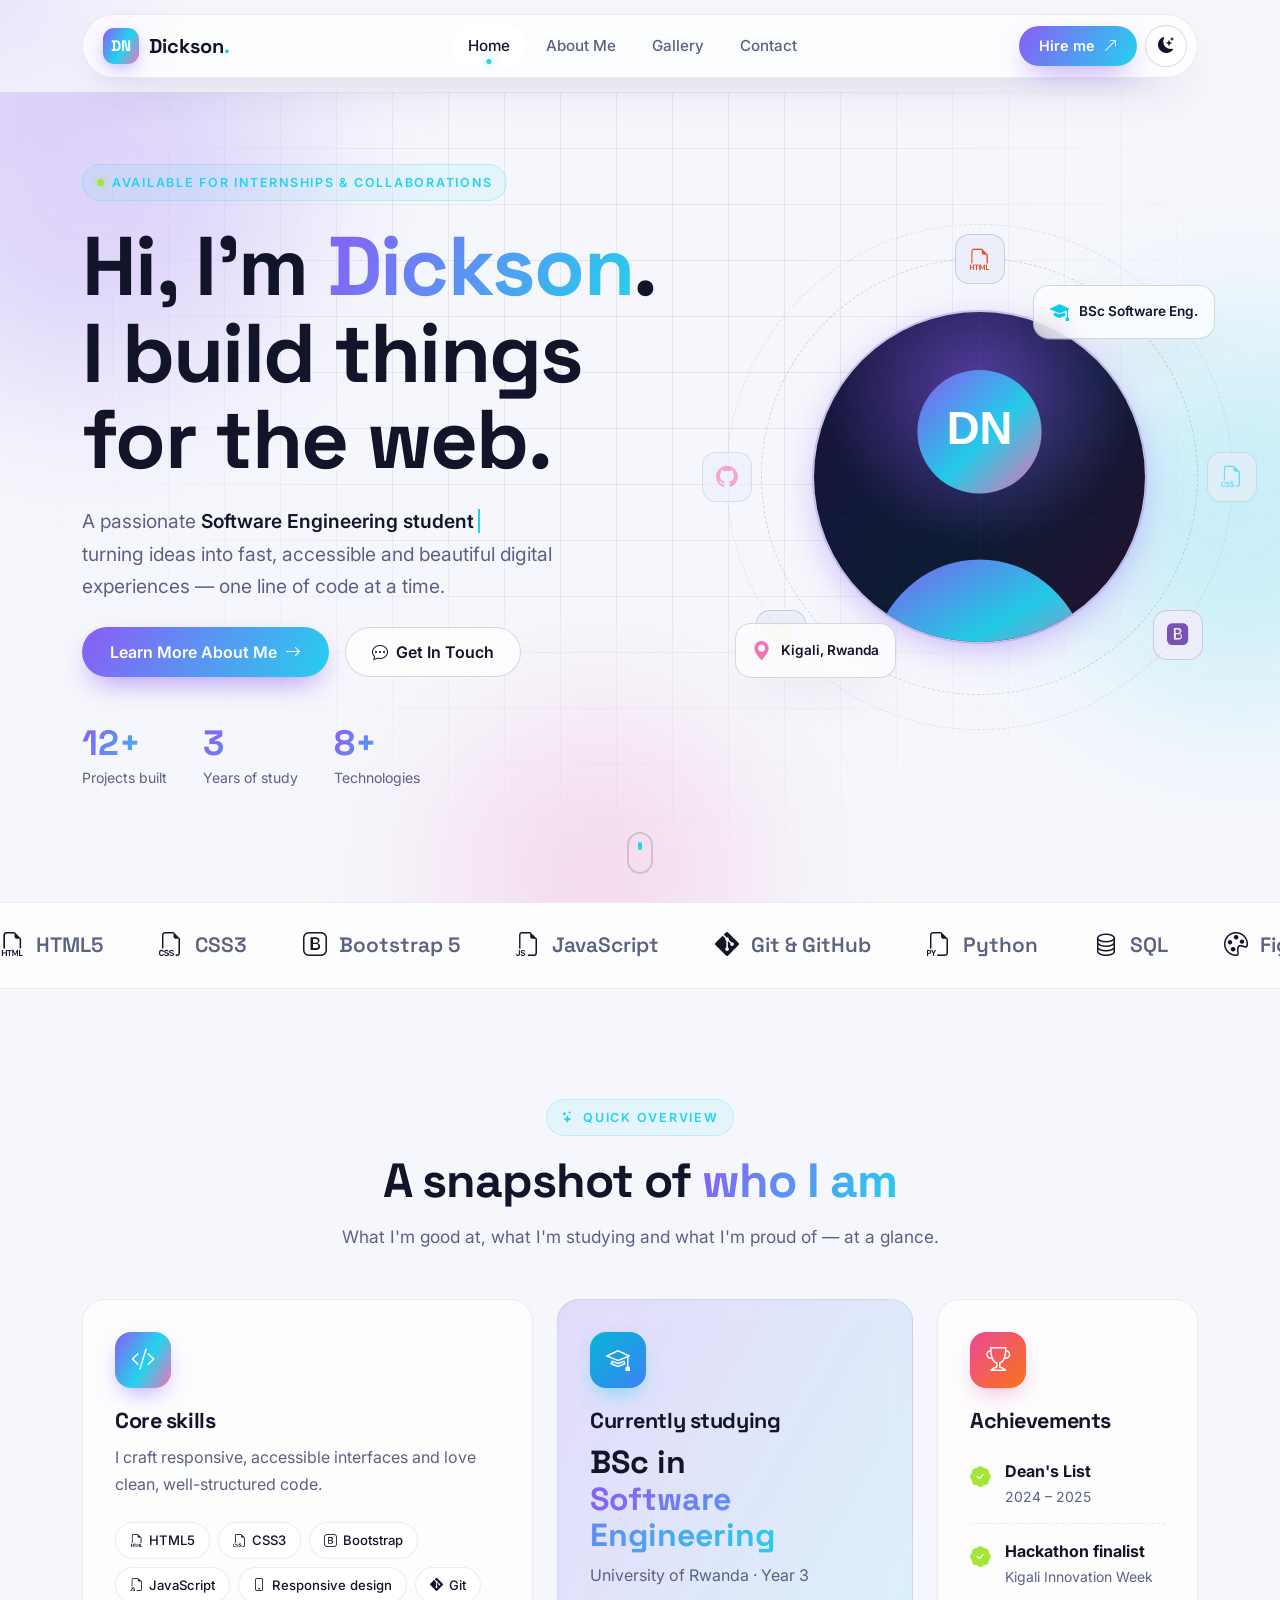
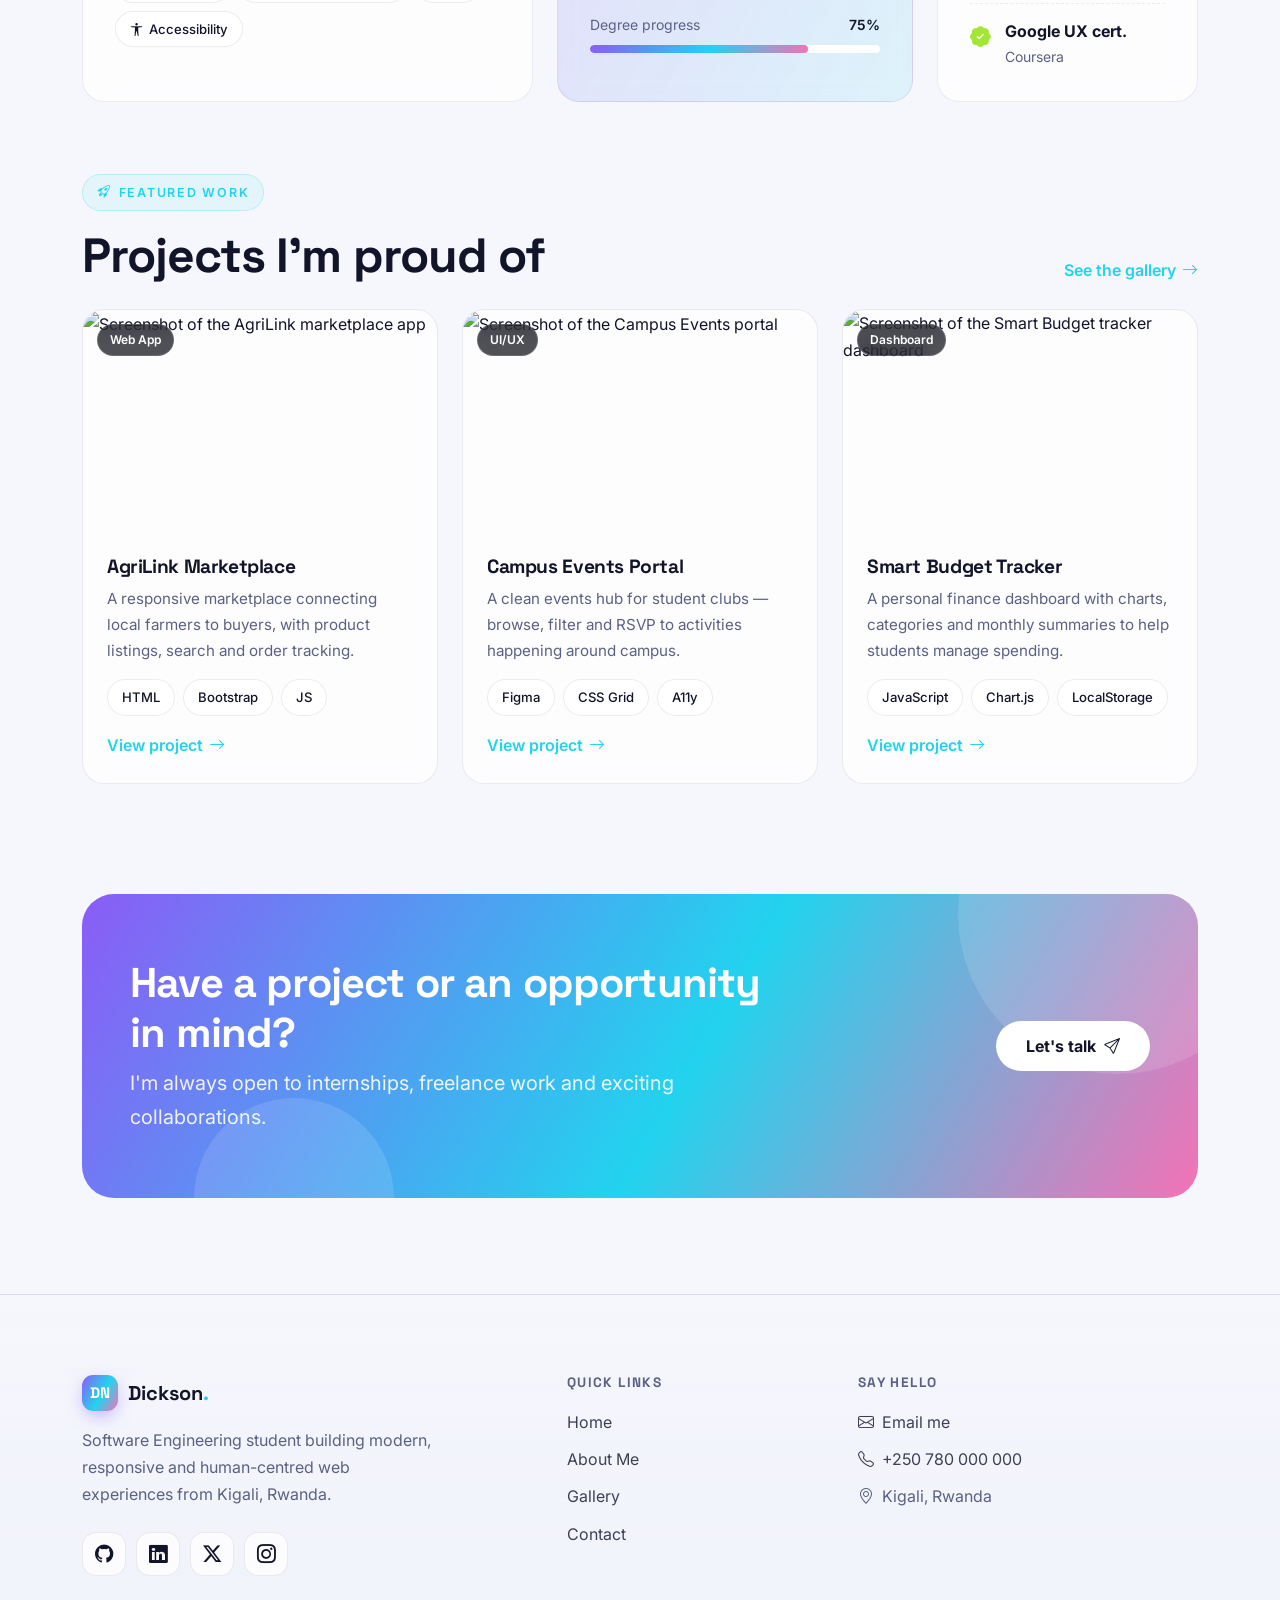
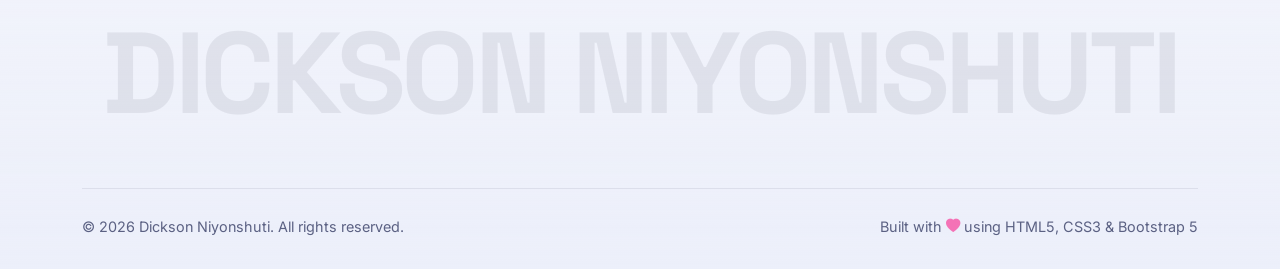
==== index.html @ cb53b4c1 "Build home page with hero, highlights, featured projects and footer" ====
<!DOCTYPE html>
<html lang="en" data-theme="dark" data-bs-theme="dark">
<head>
  <meta charset="UTF-8">
  <meta name="viewport" content="width=device-width, initial-scale=1">
  <title>Dickson Niyonshuti — Portfolio</title>
  <meta name="description" content="Personal portfolio of Dickson Niyonshuti — software engineering student, web developer and problem solver based in Kigali, Rwanda.">
  <meta name="theme-color" content="#07080f">
  <link rel="icon" href="assets/img/favicon.svg" type="image/svg+xml">
  <script>try{var t=localStorage.getItem("theme");if(t){document.documentElement.setAttribute("data-theme",t);document.documentElement.setAttribute("data-bs-theme",t);}}catch(e){}</script>
  <link rel="preconnect" href="https://fonts.googleapis.com">
  <link rel="preconnect" href="https://fonts.gstatic.com" crossorigin>
  <link href="https://fonts.googleapis.com/css2?family=Inter:wght@400;500;600;700&family=Space+Grotesk:wght@500;600;700&display=swap" rel="stylesheet">
  <link href="https://cdn.jsdelivr.net/npm/bootstrap@5.3.3/dist/css/bootstrap.min.css" rel="stylesheet">
  <link href="https://cdn.jsdelivr.net/npm/bootstrap-icons@1.11.3/font/bootstrap-icons.min.css" rel="stylesheet">
  <link href="assets/css/style.css" rel="stylesheet">
</head>
<body>
  <div class="loader"><div class="loader-ring"></div></div>
  <div class="scroll-progress"></div>
  <div class="cursor-glow"></div>

  <!-- ===== Navbar ===== -->
  <header class="nav-wrap">
    <div class="container">
      <nav class="navbar navbar-expand-lg navbar-glass" aria-label="Main navigation">
        <a class="navbar-brand" href="index.html"><span class="brand-mark">DN</span><span>Dickson<span class="text-gradient">.</span></span></a>
        <div class="d-flex align-items-center gap-2 order-lg-3">
          <button class="theme-toggle" type="button" aria-label="Toggle dark / light theme"><i class="bi bi-sun-fill"></i></button>
          <button class="navbar-toggler" type="button" data-bs-toggle="collapse" data-bs-target="#mainNav" aria-controls="mainNav" aria-expanded="false" aria-label="Toggle navigation"><i class="bi bi-list fs-4"></i></button>
        </div>
        <div class="collapse navbar-collapse" id="mainNav">
          <ul class="navbar-nav mx-auto gap-lg-1">
            <li class="nav-item"><a class="nav-link" href="index.html">Home</a></li>
            <li class="nav-item"><a class="nav-link" href="about.html">About Me</a></li>
            <li class="nav-item"><a class="nav-link" href="gallery.html">Gallery</a></li>
            <li class="nav-item"><a class="nav-link" href="contact.html">Contact</a></li>
          </ul>
          <a href="contact.html" class="btn btn-grad btn-sm-pill d-none d-lg-inline-block me-2">Hire me <i class="bi bi-arrow-up-right ms-1"></i></a>
        </div>
      </nav>
    </div>
  </header>

  <main>
    <!-- ===== Hero ===== -->
    <section class="hero">
      <div class="bg-grid"></div>
      <div class="blob blob-1"></div>
      <div class="blob blob-2"></div>
      <div class="blob blob-3"></div>
      <div class="container position-relative" style="z-index:1">
        <div class="row align-items-center g-4 g-lg-5">
          <div class="col-lg-7">
            <span class="eyebrow reveal"><span class="dot"></span>Available for internships &amp; collaborations</span>
            <h1 class="hero-title reveal d-1">Hi, I'm <span class="text-gradient">Dickson</span>.<br>I build things for the web.</h1>
            <p class="hero-sub reveal d-2">A passionate <span class="typed" data-words='["Software Engineering student","Front-end developer","UI/UX enthusiast","Problem solver"]'></span><br>turning ideas into fast, accessible and beautiful digital experiences — one line of code at a time.</p>
            <div class="d-flex flex-wrap gap-3 mt-4 cta-row reveal d-3">
              <a href="about.html" class="btn btn-grad">Learn More About Me <i class="bi bi-arrow-right ms-1"></i></a>
              <a href="contact.html" class="btn btn-ghost"><i class="bi bi-chat-dots me-2"></i>Get In Touch</a>
            </div>
            <div class="hero-stats reveal d-4">
              <div><div class="num text-gradient" data-count="12" data-suffix="+">0</div><div class="lbl">Projects built</div></div>
              <div><div class="num text-gradient" data-count="3" data-suffix="">0</div><div class="lbl">Years of study</div></div>
              <div><div class="num text-gradient" data-count="8" data-suffix="+">0</div><div class="lbl">Technologies</div></div>
            </div>
          </div>
          <div class="col-lg-5 reveal zoom d-2">
            <div class="hero-visual">
              <div class="orbit">
                <span class="planet p1"><i class="bi bi-filetype-html"></i></span>
                <span class="planet p2"><i class="bi bi-bootstrap-fill"></i></span>
                <span class="planet p3"><i class="bi bi-filetype-js"></i></span>
              </div>
              <div class="orbit orbit-2">
                <span class="planet p4"><i class="bi bi-filetype-css"></i></span>
                <span class="planet p5"><i class="bi bi-github"></i></span>
              </div>
              <div class="hero-photo"><img src="assets/img/profile.svg" alt="Portrait of Dickson Niyonshuti"></div>
              <div class="float-badge b1"><i class="bi bi-mortarboard-fill text-info"></i> BSc Software Eng.</div>
              <div class="float-badge b2"><i class="bi bi-geo-alt-fill" style="color:var(--pink)"></i> Kigali, Rwanda</div>
            </div>
          </div>
        </div>
      </div>
      <a href="#highlights" class="scroll-cue d-none d-md-block" aria-label="Scroll to highlights"></a>
    </section>

    <!-- ===== Tech marquee ===== -->
    <div class="marquee" aria-hidden="true">
      <div class="marquee-track">
        <span class="marquee-item"><i class="bi bi-filetype-html"></i>HTML5</span>
        <span class="marquee-item"><i class="bi bi-filetype-css"></i>CSS3</span>
        <span class="marquee-item"><i class="bi bi-bootstrap"></i>Bootstrap 5</span>
        <span class="marquee-item"><i class="bi bi-filetype-js"></i>JavaScript</span>
        <span class="marquee-item"><i class="bi bi-git"></i>Git &amp; GitHub</span>
        <span class="marquee-item"><i class="bi bi-filetype-py"></i>Python</span>
        <span class="marquee-item"><i class="bi bi-database"></i>SQL</span>
        <span class="marquee-item"><i class="bi bi-palette"></i>Figma</span>
        <!-- duplicated for a seamless loop -->
        <span class="marquee-item"><i class="bi bi-filetype-html"></i>HTML5</span>
        <span class="marquee-item"><i class="bi bi-filetype-css"></i>CSS3</span>
        <span class="marquee-item"><i class="bi bi-bootstrap"></i>Bootstrap 5</span>
        <span class="marquee-item"><i class="bi bi-filetype-js"></i>JavaScript</span>
        <span class="marquee-item"><i class="bi bi-git"></i>Git &amp; GitHub</span>
        <span class="marquee-item"><i class="bi bi-filetype-py"></i>Python</span>
        <span class="marquee-item"><i class="bi bi-database"></i>SQL</span>
        <span class="marquee-item"><i class="bi bi-palette"></i>Figma</span>
      </div>
    </div>

    <!-- ===== Highlights (bento) ===== -->
    <section class="section" id="highlights">
      <div class="container">
        <div class="text-center mb-5">
          <span class="eyebrow reveal"><i class="bi bi-stars"></i>Quick overview</span>
          <h2 class="section-title reveal d-1">A snapshot of <span class="text-gradient">who I am</span></h2>
          <p class="section-lead mx-auto reveal d-2">What I'm good at, what I'm studying and what I'm proud of — at a glance.</p>
        </div>

        <div class="row g-4">
          <!-- Core skills -->
          <div class="col-lg-5 reveal">
            <div class="glass glass-hover bento">
              <div class="icon-tile"><i class="bi bi-code-slash"></i></div>
              <h3>Core skills</h3>
              <p>I craft responsive, accessible interfaces and love clean, well-structured code.</p>
              <div class="d-flex flex-wrap gap-2 mt-4">
                <span class="chip"><i class="bi bi-filetype-html"></i>HTML5</span>
                <span class="chip"><i class="bi bi-filetype-css"></i>CSS3</span>
                <span class="chip"><i class="bi bi-bootstrap"></i>Bootstrap</span>
                <span class="chip"><i class="bi bi-filetype-js"></i>JavaScript</span>
                <span class="chip"><i class="bi bi-phone"></i>Responsive design</span>
                <span class="chip"><i class="bi bi-git"></i>Git</span>
                <span class="chip"><i class="bi bi-universal-access"></i>Accessibility</span>
              </div>
            </div>
          </div>
          <!-- Current program -->
          <div class="col-md-6 col-lg-4 reveal d-1">
            <div class="glass glass-hover bento study-card">
              <div class="icon-tile cyan"><i class="bi bi-mortarboard"></i></div>
              <h3>Currently studying</h3>
              <div class="big mt-2">BSc in<br><span class="text-gradient">Software Engineering</span></div>
              <p class="mt-2">University of Rwanda · Year 3</p>
              <div class="d-flex justify-content-between small mt-4 mb-2"><span class="text-muted-2">Degree progress</span><span class="fw-semibold">75%</span></div>
              <div class="mini-progress"><span data-width="75"></span></div>
            </div>
          </div>
          <!-- Achievements -->
          <div class="col-md-6 col-lg-3 reveal d-2">
            <div class="glass glass-hover bento">
              <div class="icon-tile pink"><i class="bi bi-trophy"></i></div>
              <h3>Achievements</h3>
              <div class="achv"><i class="bi bi-patch-check-fill"></i><div><strong>Dean's List</strong><div class="small text-muted-2">2024 – 2025</div></div></div>
              <div class="achv"><i class="bi bi-patch-check-fill"></i><div><strong>Hackathon finalist</strong><div class="small text-muted-2">Kigali Innovation Week</div></div></div>
              <div class="achv"><i class="bi bi-patch-check-fill"></i><div><strong>Google UX cert.</strong><div class="small text-muted-2">Coursera</div></div></div>
            </div>
          </div>
        </div>

        <!-- Featured projects -->
        <div class="d-flex flex-wrap justify-content-between align-items-end gap-3 mt-5 pt-4 mb-4">
          <div>
            <span class="eyebrow reveal"><i class="bi bi-rocket-takeoff"></i>Featured work</span>
            <h2 class="section-title reveal d-1 mb-0">Projects I'm proud of</h2>
          </div>
          <a href="gallery.html" class="link-arrow reveal">See the gallery <i class="bi bi-arrow-right"></i></a>
        </div>
        <div class="row g-4">
          <div class="col-md-6 col-lg-4 reveal">
            <article class="glass glass-hover project-card">
              <div class="project-thumb"><img src="https://images.unsplash.com/photo-1488459716781-31db52582fe9?auto=format&fit=crop&w=800&h=500&q=80" alt="Screenshot of the AgriLink marketplace app" loading="lazy"><span class="tag">Web App</span></div>
              <div class="project-body">
                <h4>AgriLink Marketplace</h4>
                <p>A responsive marketplace connecting local farmers to buyers, with product listings, search and order tracking.</p>
                <div class="d-flex flex-wrap gap-2 mb-3"><span class="chip">HTML</span><span class="chip">Bootstrap</span><span class="chip">JS</span></div>
                <a href="gallery.html" class="link-arrow">View project <i class="bi bi-arrow-right"></i></a>
              </div>
            </article>
          </div>
          <div class="col-md-6 col-lg-4 reveal d-1">
            <article class="glass glass-hover project-card">
              <div class="project-thumb"><img src="https://images.unsplash.com/photo-1515187029135-18ee286d815b?auto=format&fit=crop&w=800&h=500&q=80" alt="Screenshot of the Campus Events portal" loading="lazy"><span class="tag">UI/UX</span></div>
              <div class="project-body">
                <h4>Campus Events Portal</h4>
                <p>A clean events hub for student clubs — browse, filter and RSVP to activities happening around campus.</p>
                <div class="d-flex flex-wrap gap-2 mb-3"><span class="chip">Figma</span><span class="chip">CSS Grid</span><span class="chip">A11y</span></div>
                <a href="gallery.html" class="link-arrow">View project <i class="bi bi-arrow-right"></i></a>
              </div>
            </article>
          </div>
          <div class="col-md-6 col-lg-4 reveal d-2">
            <article class="glass glass-hover project-card">
              <div class="project-thumb"><img src="https://images.unsplash.com/photo-1551288049-bebda4e38f71?auto=format&fit=crop&w=800&h=500&q=80" alt="Screenshot of the Smart Budget tracker dashboard" loading="lazy"><span class="tag">Dashboard</span></div>
              <div class="project-body">
                <h4>Smart Budget Tracker</h4>
                <p>A personal finance dashboard with charts, categories and monthly summaries to help students manage spending.</p>
                <div class="d-flex flex-wrap gap-2 mb-3"><span class="chip">JavaScript</span><span class="chip">Chart.js</span><span class="chip">LocalStorage</span></div>
                <a href="gallery.html" class="link-arrow">View project <i class="bi bi-arrow-right"></i></a>
              </div>
            </article>
          </div>
        </div>
      </div>
    </section>

    <!-- ===== CTA ===== -->
    <section class="pb-5 mb-5 position-relative" style="z-index:1">
      <div class="container">
        <div class="cta-band reveal zoom">
          <div class="row align-items-center g-4">
            <div class="col-lg-8">
              <h2>Have a project or an opportunity in mind?</h2>
              <p class="mb-0 fs-5">I'm always open to internships, freelance work and exciting collaborations.</p>
            </div>
            <div class="col-lg-4 text-lg-end">
              <a href="contact.html" class="btn btn-white">Let's talk <i class="bi bi-send ms-1"></i></a>
            </div>
          </div>
        </div>
      </div>
    </section>
  </main>

  <!-- ===== Footer ===== -->
  <footer class="footer">
    <div class="container">
      <div class="row g-4 g-lg-5">
        <div class="col-lg-5">
          <a class="navbar-brand mb-3" href="index.html"><span class="brand-mark">DN</span><span>Dickson<span class="text-gradient">.</span></span></a>
          <p class="text-muted-2 mt-3" style="max-width:360px">Software Engineering student building modern, responsive and human-centred web experiences from Kigali, Rwanda.</p>
          <div class="socials mt-4">
            <a class="social-btn" href="https://github.com/" target="_blank" rel="noopener" aria-label="GitHub"><i class="bi bi-github"></i></a>
            <a class="social-btn" href="https://www.linkedin.com/" target="_blank" rel="noopener" aria-label="LinkedIn"><i class="bi bi-linkedin"></i></a>
            <a class="social-btn" href="https://x.com/" target="_blank" rel="noopener" aria-label="X (Twitter)"><i class="bi bi-twitter-x"></i></a>
            <a class="social-btn" href="https://www.instagram.com/" target="_blank" rel="noopener" aria-label="Instagram"><i class="bi bi-instagram"></i></a>
          </div>
        </div>
        <div class="col-6 col-lg-3">
          <h6>Quick links</h6>
          <ul class="footer-links">
            <li><a href="index.html">Home</a></li>
            <li><a href="about.html">About Me</a></li>
            <li><a href="gallery.html">Gallery</a></li>
            <li><a href="contact.html">Contact</a></li>
          </ul>
        </div>
        <div class="col-6 col-lg-4">
          <h6>Say hello</h6>
          <ul class="footer-links">
            <li><a href="mailto:dicksonniyonshuti58@gmail.com"><i class="bi bi-envelope me-2"></i>Email me</a></li>
            <li><a href="tel:+250780000000"><i class="bi bi-telephone me-2"></i>+250 780 000 000</a></li>
            <li><span class="text-muted-2"><i class="bi bi-geo-alt me-2"></i>Kigali, Rwanda</span></li>
          </ul>
        </div>
      </div>
      <div class="footer-big">DICKSON NIYONSHUTI</div>
      <div class="footer-bottom d-flex flex-column flex-md-row justify-content-between gap-2">
        <span>&copy; <span data-year>2026</span> Dickson Niyonshuti. All rights reserved.</span>
        <span>Built with <i class="bi bi-heart-fill" style="color:var(--pink)"></i> using HTML5, CSS3 &amp; Bootstrap 5</span>
      </div>
    </div>
  </footer>

  <button class="to-top" aria-label="Back to top"><i class="bi bi-arrow-up"></i></button>

  <script src="https://cdn.jsdelivr.net/npm/bootstrap@5.3.3/dist/js/bootstrap.bundle.min.js"></script>
  <script src="assets/js/main.js"></script>
</body>
</html>
---- assets/css/style.css ----
/* =========================================================
   Portfolio — custom design layer on top of Bootstrap 5.3
   Theme tokens · layout · components · animations
   ========================================================= */

:root {
  --bg: #07080f;
  --bg-2: #0d0f1c;
  --surface: rgba(255, 255, 255, 0.035);
  --surface-2: rgba(255, 255, 255, 0.06);
  --border: rgba(255, 255, 255, 0.08);
  --border-strong: rgba(255, 255, 255, 0.16);
  --text: #eef0fb;
  --muted: #9ba1bd;
  --violet: #8b5cf6;
  --cyan: #22d3ee;
  --pink: #f472b6;
  --lime: #a3e635;
  --grad: linear-gradient(120deg, #8b5cf6 0%, #22d3ee 55%, #f472b6 100%);
  --grad-soft: linear-gradient(120deg, rgba(139, 92, 246, .18), rgba(34, 211, 238, .12));
  --shadow: 0 20px 60px -20px rgba(0, 0, 0, .65);
  --glow: 0 0 0 1px rgba(139, 92, 246, .35), 0 10px 40px -10px rgba(139, 92, 246, .55);
  --radius: 22px;
  --radius-sm: 14px;
  --nav-bg: rgba(10, 11, 22, .62);
  --font-display: "Space Grotesk", system-ui, sans-serif;
  --font-body: "Inter", system-ui, sans-serif;
}

[data-theme="light"] {
  --bg: #f6f7fc;
  --bg-2: #eceffa;
  --surface: rgba(255, 255, 255, .75);
  --surface-2: #ffffff;
  --border: rgba(20, 24, 60, .08);
  --border-strong: rgba(20, 24, 60, .16);
  --text: #12142a;
  --muted: #5b6183;
  --shadow: 0 20px 50px -24px rgba(40, 40, 110, .35);
  --nav-bg: rgba(255, 255, 255, .7);
}

/* ---------- Base ---------- */
* { box-sizing: border-box; }
html { scroll-behavior: smooth; }
body {
  font-family: var(--font-body);
  background: var(--bg);
  color: var(--text);
  overflow-x: hidden;
  line-height: 1.7;
  transition: background .4s ease, color .4s ease;
}
h1, h2, h3, h4, h5, h6, .display-font { font-family: var(--font-display); letter-spacing: -.02em; }
a { color: inherit; text-decoration: none; }
::selection { background: var(--violet); color: #fff; }
.text-muted-2 { color: var(--muted) !important; }
.text-gradient {
  background: var(--grad);
  -webkit-background-clip: text;
  background-clip: text;
  color: transparent;
  background-size: 200% auto;
  animation: shine 6s linear infinite;
}
@keyframes shine { to { background-position: 200% center; } }

/* Scrollbar */
::-webkit-scrollbar { width: 10px; }
::-webkit-scrollbar-track { background: var(--bg); }
::-webkit-scrollbar-thumb { background: linear-gradient(var(--violet), var(--cyan)); border-radius: 10px; }

/* Page loader */
.loader {
  position: fixed; inset: 0; z-index: 9999;
  display: grid; place-items: center;
  background: var(--bg);
  transition: opacity .6s ease, visibility .6s ease;
}
.loader.hidden { opacity: 0; visibility: hidden; }
.loader-ring {
  width: 64px; height: 64px; border-radius: 50%;
  background: conic-gradient(var(--violet), var(--cyan), var(--pink), var(--violet));
  -webkit-mask: radial-gradient(farthest-side, transparent calc(100% - 6px), #000 0);
  mask: radial-gradient(farthest-side, transparent calc(100% - 6px), #000 0);
  animation: spin 1s linear infinite;
}
@keyframes spin { to { transform: rotate(360deg); } }

/* Scroll progress */
.scroll-progress {
  position: fixed; top: 0; left: 0; height: 3px; width: 0;
  background: var(--grad); z-index: 2000;
}

/* Cursor glow (desktop only) */
.cursor-glow {
  position: fixed; width: 420px; height: 420px; border-radius: 50%;
  pointer-events: none; z-index: 0;
  background: radial-gradient(circle, rgba(139, 92, 246, .14), transparent 65%);
  transform: translate(-50%, -50%);
  transition: opacity .3s;
}
[data-theme="light"] .cursor-glow { background: radial-gradient(circle, rgba(139, 92, 246, .10), transparent 65%); }
@media (hover: none) { .cursor-glow { display: none; } }

/* Background decoration */
.bg-grid {
  position: absolute; inset: 0; pointer-events: none;
  background-image:
    linear-gradient(var(--border) 1px, transparent 1px),
    linear-gradient(90deg, var(--border) 1px, transparent 1px);
  background-size: 56px 56px;
  -webkit-mask-image: radial-gradient(ellipse at 50% 30%, #000 20%, transparent 70%);
  mask-image: radial-gradient(ellipse at 50% 30%, #000 20%, transparent 70%);
}
.blob {
  position: absolute; border-radius: 50%; filter: blur(80px); opacity: .55; pointer-events: none;
  animation: float 14s ease-in-out infinite;
}
.blob-1 { width: 420px; height: 420px; background: var(--violet); top: -120px; left: -120px; }
.blob-2 { width: 360px; height: 360px; background: var(--cyan); top: 30%; right: -140px; animation-delay: -4s; opacity: .35; }
.blob-3 { width: 300px; height: 300px; background: var(--pink); bottom: -120px; left: 35%; animation-delay: -8s; opacity: .3; }
[data-theme="light"] .blob { opacity: .22; }
@keyframes float {
  0%, 100% { transform: translate(0, 0) scale(1); }
  33% { transform: translate(40px, -30px) scale(1.08); }
  66% { transform: translate(-30px, 30px) scale(.95); }
}

/* ---------- Navbar ---------- */
.nav-wrap { position: sticky; top: 0; z-index: 1030; padding: 14px 0; transition: padding .3s ease; }
.nav-wrap.scrolled { padding: 8px 0; }
.navbar-glass {
  background: var(--nav-bg);
  backdrop-filter: blur(18px) saturate(160%);
  -webkit-backdrop-filter: blur(18px) saturate(160%);
  border: 1px solid var(--border);
  border-radius: 999px;
  padding: 8px 10px 8px 20px;
  box-shadow: var(--shadow);
}
.navbar-brand { font-family: var(--font-display); font-weight: 700; font-size: 1.25rem; color: var(--text) !important; display: flex; align-items: center; gap: 10px; }
.brand-mark {
  width: 36px; height: 36px; border-radius: 11px; display: grid; place-items: center;
  background: var(--grad); color: #fff; font-size: .95rem; font-weight: 700;
  box-shadow: 0 6px 20px -6px rgba(139, 92, 246, .8);
}
.navbar-glass .nav-link {
  color: var(--muted) !important; font-weight: 500; font-size: .95rem;
  padding: 8px 16px !important; border-radius: 999px; position: relative;
  transition: color .25s, background .25s;
}
.navbar-glass .nav-link:hover { color: var(--text) !important; background: var(--surface-2); }
.navbar-glass .nav-link.active { color: var(--text) !important; background: var(--surface-2); }
.navbar-glass .nav-link.active::after {
  content: ""; position: absolute; left: 50%; bottom: 3px; width: 5px; height: 5px; border-radius: 50%;
  background: var(--cyan); transform: translateX(-50%); box-shadow: 0 0 10px var(--cyan);
}
.navbar-toggler { border: 1px solid var(--border-strong); border-radius: 12px; padding: 6px 10px; color: var(--text); }
.navbar-toggler:focus { box-shadow: none; }
.theme-toggle {
  width: 42px; height: 42px; border-radius: 50%; border: 1px solid var(--border-strong);
  background: var(--surface); color: var(--text); display: grid; place-items: center;
  transition: transform .4s ease, background .3s;
}
.theme-toggle:hover { transform: rotate(25deg); background: var(--surface-2); }
@media (max-width: 991.98px) {
  .navbar-glass { border-radius: 24px; }
  .navbar-collapse { padding: 12px 4px 6px; }
  .navbar-glass .nav-link.active::after { display: none; }
}

/* ---------- Buttons ---------- */
.btn-grad {
  background: var(--grad); background-size: 200% auto; color: #fff !important; border: 0;
  border-radius: 999px; padding: 13px 28px; font-weight: 600;
  box-shadow: 0 12px 30px -10px rgba(139, 92, 246, .75);
  transition: background-position .5s ease, transform .25s ease, box-shadow .25s ease;
}
.btn-grad:hover { background-position: right center; transform: translateY(-3px); box-shadow: 0 18px 40px -12px rgba(139, 92, 246, .9); }
.btn-ghost {
  border: 1px solid var(--border-strong); color: var(--text) !important; background: var(--surface);
  border-radius: 999px; padding: 12px 26px; font-weight: 600; backdrop-filter: blur(10px);
  transition: transform .25s ease, background .25s ease, border-color .25s;
}
.btn-ghost:hover { transform: translateY(-3px); background: var(--surface-2); border-color: var(--violet); }
.btn-sm-pill { padding: 9px 20px; font-size: .9rem; }

/* ---------- Sections & typography ---------- */
section { position: relative; }
.section { padding: 110px 0; position: relative; z-index: 1; }
.eyebrow {
  display: inline-flex; align-items: center; gap: 8px;
  font-size: .78rem; font-weight: 600; letter-spacing: .14em; text-transform: uppercase;
  color: var(--cyan); padding: 7px 14px; border-radius: 999px;
  background: rgba(34, 211, 238, .08); border: 1px solid rgba(34, 211, 238, .22);
}
.eyebrow .dot { width: 7px; height: 7px; border-radius: 50%; background: var(--lime); box-shadow: 0 0 10px var(--lime); animation: pulse 2s infinite; }
@keyframes pulse { 0%, 100% { opacity: 1; } 50% { opacity: .35; } }
.section-title { font-size: clamp(2rem, 4vw, 3rem); font-weight: 700; margin: 16px 0 12px; }
.section-lead { color: var(--muted); font-size: 1.08rem; max-width: 620px; }

/* ---------- Hero ---------- */
.hero { min-height: calc(100vh - 90px); display: flex; align-items: center; padding: 60px 0 100px; overflow: hidden; position: relative; }
.hero-title { font-size: clamp(2.6rem, 6.5vw, 5.2rem); font-weight: 700; line-height: 1.04; margin: 22px 0; }
.hero-sub { font-size: 1.2rem; color: var(--muted); max-width: 560px; }
.typed { color: var(--text); font-weight: 600; border-right: 2px solid var(--cyan); padding-right: 4px; animation: caret .8s step-end infinite; }
@keyframes caret { 50% { border-color: transparent; } }
.hero-stats { display: flex; gap: 36px; flex-wrap: wrap; margin-top: 48px; }
.hero-stats .num { font-family: var(--font-display); font-size: 2.2rem; font-weight: 700; line-height: 1; }
.hero-stats .lbl { color: var(--muted); font-size: .88rem; margin-top: 6px; }

.hero-visual { position: relative; width: min(440px, 100%); aspect-ratio: 1; margin: 0 auto; }
.hero-photo {
  position: absolute; inset: 12%; border-radius: 50%; overflow: hidden;
  border: 1px solid var(--border-strong); box-shadow: var(--glow);
  background: var(--bg-2);
}
.hero-photo img { width: 100%; height: 100%; object-fit: cover; }
.orbit { position: absolute; inset: 0; border: 1px dashed var(--border-strong); border-radius: 50%; animation: spin 40s linear infinite; }
.orbit-2 { inset: -8%; animation-duration: 60s; animation-direction: reverse; opacity: .6; }
.orbit .planet {
  position: absolute; width: 50px; height: 50px; border-radius: 14px; display: grid; place-items: center;
  background: var(--bg-2); border: 1px solid var(--border-strong); font-size: 1.35rem;
  box-shadow: var(--shadow); animation: spin 40s linear infinite reverse;
}
.orbit-2 .planet { animation-duration: 60s; animation-direction: normal; }
.planet.p1 { top: -25px; left: calc(50% - 25px); color: #e34f26; }
.planet.p2 { bottom: 8%; right: -6px; color: #7952b3; }
.planet.p3 { bottom: 8%; left: -6px; color: #f7df1e; }
.planet.p4 { top: calc(50% - 25px); right: -25px; color: var(--cyan); }
.planet.p5 { top: calc(50% - 25px); left: -25px; color: var(--pink); }
.float-badge {
  position: absolute; display: flex; align-items: center; gap: 10px;
  padding: 10px 16px; border-radius: 16px; font-size: .85rem; font-weight: 600;
  background: var(--nav-bg); backdrop-filter: blur(14px); border: 1px solid var(--border-strong);
  box-shadow: var(--shadow); animation: bob 5s ease-in-out infinite; z-index: 2;
}
.float-badge i { font-size: 1.2rem; }
.float-badge.b1 { top: 6%; right: -4%; }
.float-badge.b2 { bottom: 4%; left: -6%; animation-delay: -2.5s; }
@keyframes bob { 0%, 100% { transform: translateY(0); } 50% { transform: translateY(-12px); } }
.scroll-cue {
  position: absolute; bottom: 28px; left: 50%; transform: translateX(-50%);
  width: 26px; height: 42px; border: 2px solid var(--border-strong); border-radius: 20px; z-index: 2;
}
.scroll-cue::after {
  content: ""; position: absolute; top: 8px; left: 50%; width: 4px; height: 8px; border-radius: 4px;
  background: var(--cyan); transform: translateX(-50%); animation: scrollcue 1.8s infinite;
}
@keyframes scrollcue { 0% { opacity: 1; top: 8px; } 100% { opacity: 0; top: 24px; } }

/* ---------- Marquee ---------- */
.marquee { border-block: 1px solid var(--border); padding: 22px 0; overflow: hidden; background: var(--surface); position: relative; z-index: 1; }
.marquee-track { display: flex; gap: 56px; width: max-content; animation: marquee 32s linear infinite; }
.marquee:hover .marquee-track { animation-play-state: paused; }
.marquee-item { display: flex; align-items: center; gap: 12px; font-family: var(--font-display); font-size: 1.3rem; font-weight: 600; color: var(--muted); white-space: nowrap; }
.marquee-item i { font-size: 1.5rem; color: var(--text); }
@keyframes marquee { to { transform: translateX(-50%); } }

/* ---------- Glass cards ---------- */
.glass {
  background: var(--surface); border: 1px solid var(--border); border-radius: var(--radius);
  backdrop-filter: blur(14px); -webkit-backdrop-filter: blur(14px);
  transition: transform .35s ease, border-color .35s ease, box-shadow .35s ease, background .35s;
  position: relative; overflow: hidden;
}
.glass-hover:hover { transform: translateY(-6px); border-color: rgba(139, 92, 246, .45); box-shadow: var(--glow); }
.glass-hover::before {
  content: ""; position: absolute; inset: 0; opacity: 0; transition: opacity .35s;
  background: radial-gradient(600px circle at var(--mx, 50%) var(--my, 50%), rgba(139, 92, 246, .14), transparent 40%);
  pointer-events: none;
}
.glass-hover:hover::before { opacity: 1; }
.icon-tile {
  width: 56px; height: 56px; border-radius: 16px; display: grid; place-items: center;
  font-size: 1.5rem; color: #fff; background: var(--grad); box-shadow: 0 10px 26px -10px rgba(139, 92, 246, .8);
}
.icon-tile.cyan { background: linear-gradient(135deg, #06b6d4, #3b82f6); box-shadow: 0 10px 26px -10px rgba(34, 211, 238, .8); }
.icon-tile.pink { background: linear-gradient(135deg, #ec4899, #f97316); box-shadow: 0 10px 26px -10px rgba(244, 114, 182, .8); }
.icon-tile.lime { background: linear-gradient(135deg, #22c55e, #a3e635); box-shadow: 0 10px 26px -10px rgba(163, 230, 53, .7); }

/* Bento highlights */
.bento { padding: 32px; height: 100%; }
.bento h3 { font-size: 1.35rem; font-weight: 700; margin: 20px 0 10px; }
.bento p { color: var(--muted); margin-bottom: 0; }
.chip {
  display: inline-flex; align-items: center; gap: 6px; padding: 6px 14px; border-radius: 999px;
  font-size: .82rem; font-weight: 500; background: var(--surface-2); border: 1px solid var(--border); color: var(--text);
  transition: border-color .25s, transform .25s;
}
.chip:hover { border-color: var(--cyan); transform: translateY(-2px); }
.study-card { background: var(--grad-soft); }
.study-card .big { font-family: var(--font-display); font-size: 2rem; font-weight: 700; line-height: 1.15; }
.mini-progress { height: 8px; border-radius: 10px; background: var(--surface-2); overflow: hidden; }
.mini-progress span { display: block; height: 100%; width: 0; background: var(--grad); border-radius: 10px; transition: width 1.6s cubic-bezier(.2, .8, .2, 1); }
.achv { display: flex; gap: 14px; align-items: flex-start; padding: 14px 0; border-bottom: 1px dashed var(--border); }
.achv:last-child { border-bottom: 0; padding-bottom: 0; }
.achv i { font-size: 1.3rem; color: var(--lime); margin-top: 2px; }

/* Project cards */
.project-card { height: 100%; display: flex; flex-direction: column; }
.project-thumb { position: relative; aspect-ratio: 16/10; overflow: hidden; }
.project-thumb img { width: 100%; height: 100%; object-fit: cover; transition: transform .7s ease; }
.project-card:hover .project-thumb img { transform: scale(1.08); }
.project-thumb .tag {
  position: absolute; top: 14px; left: 14px; padding: 5px 12px; border-radius: 999px; font-size: .75rem; font-weight: 600;
  background: rgba(7, 8, 15, .7); color: #fff; backdrop-filter: blur(8px); border: 1px solid rgba(255, 255, 255, .15);
}
.project-body { padding: 24px; flex: 1; display: flex; flex-direction: column; }
.project-body h4 { font-size: 1.2rem; font-weight: 700; }
.project-body p { color: var(--muted); font-size: .95rem; flex: 1; }
.link-arrow { font-weight: 600; display: inline-flex; align-items: center; gap: 6px; color: var(--cyan); }
.link-arrow i { transition: transform .25s; }
.link-arrow:hover i { transform: translateX(5px); }

/* CTA band */
.cta-band { padding: 64px 48px; border-radius: 32px; background: var(--grad); color: #fff; position: relative; overflow: hidden; }
.cta-band::before, .cta-band::after { content: ""; position: absolute; border-radius: 50%; background: rgba(255, 255, 255, .12); }
.cta-band::before { width: 320px; height: 320px; top: -140px; right: -80px; }
.cta-band::after { width: 200px; height: 200px; bottom: -100px; left: 10%; }
.cta-band h2 { font-size: clamp(1.8rem, 3.5vw, 2.6rem); font-weight: 700; position: relative; z-index: 1; }
.cta-band p { opacity: .9; position: relative; z-index: 1; }
.btn-white { background: #fff; color: #12142a !important; border-radius: 999px; padding: 13px 30px; font-weight: 700; border: 0; position: relative; z-index: 1; transition: transform .25s, box-shadow .25s; }
.btn-white:hover { transform: translateY(-3px); box-shadow: 0 16px 34px -12px rgba(0, 0, 0, .5); }
@media (max-width: 575.98px) { .cta-band { padding: 44px 24px; } }

/* ---------- Page header (inner pages) ---------- */
.page-hero { padding: 90px 0 70px; overflow: hidden; position: relative; text-align: center; }
.page-hero h1 { font-size: clamp(2.4rem, 5.5vw, 4.2rem); font-weight: 700; margin: 18px 0 14px; }
.page-hero p { color: var(--muted); font-size: 1.12rem; max-width: 640px; margin: 0 auto; }
.crumbs { display: inline-flex; gap: 8px; align-items: center; color: var(--muted); font-size: .9rem; margin-top: 26px; }
.crumbs a:hover { color: var(--cyan); }

/* ---------- About ---------- */
.profile-frame { position: relative; border-radius: 28px; padding: 10px; background: var(--grad); max-width: 420px; margin: 0 auto; }
.profile-frame img { border-radius: 20px; width: 100%; aspect-ratio: 4/5; object-fit: cover; display: block; background: var(--bg-2); }
.profile-frame .exp-badge {
  position: absolute; right: -18px; bottom: 34px; padding: 16px 20px; border-radius: 18px; text-align: center;
  background: var(--nav-bg); backdrop-filter: blur(14px); border: 1px solid var(--border-strong); box-shadow: var(--shadow);
  animation: bob 5s ease-in-out infinite;
}
.exp-badge .n { font-family: var(--font-display); font-size: 2rem; font-weight: 700; line-height: 1; }
.exp-badge .t { font-size: .78rem; color: var(--muted); }
@media (max-width: 575.98px) { .profile-frame .exp-badge { right: 8px; } }
.fact-list { list-style: none; padding: 0; margin: 0; display: grid; grid-template-columns: repeat(2, minmax(0, 1fr)); gap: 14px; }
.fact-list li { display: flex; gap: 12px; align-items: center; padding: 14px 16px; border-radius: var(--radius-sm); background: var(--surface); border: 1px solid var(--border); font-size: .92rem; min-width: 0; }
.fact-list li i { color: var(--cyan); font-size: 1.15rem; flex-shrink: 0; }
.fact-list li span { display: block; color: var(--muted); font-size: .75rem; text-transform: uppercase; letter-spacing: .08em; }
.fact-list li strong { overflow-wrap: anywhere; }
@media (max-width: 575.98px) { .fact-list { grid-template-columns: 1fr; } }

/* Timeline */
.timeline { position: relative; padding-left: 36px; }
.timeline::before { content: ""; position: absolute; left: 11px; top: 6px; bottom: 6px; width: 2px; background: linear-gradient(var(--violet), var(--cyan), transparent); }
.tl-item { position: relative; margin-bottom: 26px; }
.tl-item:last-child { margin-bottom: 0; }
.tl-dot { position: absolute; left: -36px; top: 26px; width: 24px; height: 24px; border-radius: 50%; background: var(--bg); border: 2px solid var(--violet); display: grid; place-items: center; }
.tl-dot::after { content: ""; width: 10px; height: 10px; border-radius: 50%; background: var(--grad); }
.tl-item .glass { padding: 24px 26px; }
.tl-date { font-size: .8rem; font-weight: 600; color: var(--cyan); letter-spacing: .06em; text-transform: uppercase; }
.tl-item h4 { font-size: 1.2rem; font-weight: 700; margin: 6px 0 4px; }
.tl-item .where { color: var(--muted); font-size: .93rem; }

/* Coursework table */
.table-glass { --bs-table-bg: transparent; --bs-table-color: var(--text); --bs-table-border-color: var(--border); --bs-table-hover-bg: var(--surface-2); --bs-table-hover-color: var(--text); margin: 0; }
.table-glass thead th { color: var(--muted); font-weight: 600; font-size: .78rem; text-transform: uppercase; letter-spacing: .08em; padding: 16px 20px; }
.table-glass td { padding: 16px 20px; vertical-align: middle; }
.table-glass td:nth-child(n+2) { white-space: nowrap; }
.grade-pill { padding: 4px 12px; border-radius: 999px; font-size: .8rem; font-weight: 600; background: rgba(163, 230, 53, .12); color: var(--lime); border: 1px solid rgba(163, 230, 53, .25); }
[data-theme="light"] .grade-pill { color: #3f6212; }

/* Skills */
.skill { margin-bottom: 22px; }
.skill-head { display: flex; justify-content: space-between; align-items: center; margin-bottom: 9px; font-weight: 600; font-size: .95rem; }
.skill-head i { margin-right: 8px; }
.skill-head .pct { font-family: var(--font-display); color: var(--muted); font-size: .9rem; }
.progress-glow { height: 10px; border-radius: 10px; background: var(--surface-2); overflow: visible; }
.progress-glow .progress-bar {
  width: 0; border-radius: 10px; background: var(--grad); position: relative;
  transition: width 1.8s cubic-bezier(.2, .8, .2, 1); box-shadow: 0 0 18px rgba(139, 92, 246, .55);
}
.progress-glow .progress-bar::after { content: ""; position: absolute; right: -2px; top: 50%; width: 14px; height: 14px; border-radius: 50%; background: #fff; transform: translateY(-50%); box-shadow: 0 0 0 4px rgba(139, 92, 246, .35); }
.soft-skill { display: flex; flex-direction: column; align-items: center; text-align: center; gap: 10px; padding: 22px 12px; height: 100%; }
.soft-skill i { font-size: 1.8rem; }
.soft-skill span { font-weight: 600; font-size: .92rem; }
.ring { --p: 80; width: 88px; height: 88px; border-radius: 50%; display: grid; place-items: center; background: conic-gradient(var(--cyan) calc(var(--p) * 1%), var(--surface-2) 0); position: relative; }
.ring::before { content: ""; position: absolute; inset: 7px; border-radius: 50%; background: var(--bg-2); }
.ring b { position: relative; font-family: var(--font-display); font-size: 1.1rem; }

/* Interests */
.interest { padding: 28px; height: 100%; text-align: left; }
.interest .emoji { font-size: 2.2rem; display: inline-block; transition: transform .4s; }
.interest:hover .emoji { transform: scale(1.2) rotate(-8deg); }
.interest h5 { font-weight: 700; margin: 14px 0 8px; }
.interest p { color: var(--muted); font-size: .93rem; margin: 0; }

/* ---------- Gallery ---------- */
.video-shell { border-radius: 28px; padding: 1px; background: var(--grad); box-shadow: var(--glow); }
.video-inner { border-radius: 27px; overflow: hidden; background: #000; position: relative; }
.video-inner video, .video-inner .ratio { width: 100%; display: block; }
.video-fallback {
  position: absolute; inset: 0; display: none; flex-direction: column; align-items: center; justify-content: center;
  text-align: center; padding: 28px; gap: 14px; color: #fff;
  background: radial-gradient(circle at 30% 20%, rgba(139, 92, 246, .45), transparent 55%), radial-gradient(circle at 80% 80%, rgba(34, 211, 238, .35), transparent 55%), #0b0c18;
}
.video-fallback.show { display: flex; }
.video-fallback .play-ring { width: 84px; height: 84px; border-radius: 50%; display: grid; place-items: center; background: rgba(255, 255, 255, .1); border: 1px solid rgba(255, 255, 255, .25); font-size: 2rem; animation: pulseRing 2.4s infinite; }
@keyframes pulseRing { 0% { box-shadow: 0 0 0 0 rgba(139, 92, 246, .6); } 100% { box-shadow: 0 0 0 26px rgba(139, 92, 246, 0); } }
.video-fallback code { background: rgba(255, 255, 255, .1); color: #fff; padding: 2px 8px; border-radius: 6px; }
.video-caption { padding: 24px 6px 0; }
.quote-card { padding: 30px; height: 100%; }
.quote-card .bi-quote { font-size: 3rem; line-height: 1; background: var(--grad); -webkit-background-clip: text; background-clip: text; color: transparent; }

.filter-bar { display: inline-flex; flex-wrap: wrap; gap: 8px; padding: 6px; border-radius: 999px; background: var(--surface); border: 1px solid var(--border); justify-content: center; }
.filter-btn { border: 0; background: transparent; color: var(--muted); padding: 9px 20px; border-radius: 999px; font-weight: 600; font-size: .9rem; transition: all .25s; }
.filter-btn:hover { color: var(--text); }
.filter-btn.active { background: var(--grad); color: #fff; box-shadow: 0 8px 20px -8px rgba(139, 92, 246, .8); }
@media (max-width: 575.98px) { .filter-bar { border-radius: 22px; } }

.g-item { transition: opacity .4s ease, transform .4s ease; }
.g-item.hide { display: none; }
.g-card { border-radius: var(--radius); overflow: hidden; position: relative; cursor: zoom-in; background: var(--bg-2); border: 1px solid var(--border); }
.g-card img { width: 100%; aspect-ratio: 4/3; object-fit: cover; display: block; transition: transform .7s ease, filter .5s; }
.g-card.tall img { aspect-ratio: 3/4; }
.g-card:hover img { transform: scale(1.07); filter: saturate(1.15); }
.g-overlay {
  position: absolute; inset: 0; display: flex; flex-direction: column; justify-content: flex-end; padding: 22px;
  background: linear-gradient(to top, rgba(7, 8, 15, .92) 0%, rgba(7, 8, 15, .2) 55%, transparent 100%); color: #fff;
}
.g-overlay .cat { font-size: .72rem; font-weight: 700; letter-spacing: .12em; text-transform: uppercase; color: var(--cyan); }
.g-overlay h5 { font-weight: 700; margin: 4px 0 2px; font-size: 1.08rem; }
.g-overlay p { font-size: .85rem; opacity: .8; margin: 0; max-height: 0; overflow: hidden; transition: max-height .45s ease; }
.g-card:hover .g-overlay p { max-height: 80px; }
.g-zoom { position: absolute; top: 16px; right: 16px; width: 40px; height: 40px; border-radius: 50%; display: grid; place-items: center; background: rgba(255, 255, 255, .15); backdrop-filter: blur(8px); color: #fff; opacity: 0; transform: scale(.7); transition: all .3s; }
.g-card:hover .g-zoom { opacity: 1; transform: scale(1); }
@media (hover: none) { .g-overlay p { max-height: 80px; } }

/* Lightbox */
.lightbox .modal-content { background: transparent; border: 0; }
.lightbox img { border-radius: 20px; max-height: 78vh; width: 100%; object-fit: contain; }
.lightbox .lb-caption { color: #fff; text-align: center; padding-top: 16px; }
.lightbox .lb-caption p { color: rgba(255, 255, 255, .7); margin: 0; }
.lb-btn { position: absolute; top: 50%; transform: translateY(-50%); width: 48px; height: 48px; border-radius: 50%; border: 1px solid rgba(255, 255, 255, .25); background: rgba(0, 0, 0, .45); color: #fff; display: grid; place-items: center; font-size: 1.3rem; z-index: 5; transition: background .25s; }
.lb-btn:hover { background: var(--violet); }
.lb-prev { left: 10px; } .lb-next { right: 10px; }
.lb-close { position: absolute; top: -52px; right: 0; }
.modal-backdrop.show { opacity: .88; }

/* ---------- Contact ---------- */
.contact-card { padding: 26px; display: flex; gap: 18px; align-items: center; height: 100%; }
.contact-card h6 { margin: 0 0 2px; font-weight: 700; }
.contact-card a, .contact-card p { color: var(--muted); margin: 0; font-size: .94rem; overflow-wrap: anywhere; }
.contact-card a:hover { color: var(--cyan); }
.form-shell { padding: 40px; }
@media (max-width: 575.98px) { .form-shell { padding: 26px 20px; } }
.form-floating > .form-control, .form-floating > .form-select {
  background: var(--surface-2); border: 1px solid var(--border-strong); color: var(--text); border-radius: var(--radius-sm);
}
.form-floating > .form-control:focus, .form-floating > .form-select:focus { border-color: var(--violet); box-shadow: 0 0 0 4px rgba(139, 92, 246, .18); background: var(--surface-2); color: var(--text); }
.form-floating > label { color: var(--muted); }
.form-floating > .form-control:focus ~ label, .form-floating > .form-control:not(:placeholder-shown) ~ label, .form-floating > .form-select ~ label { color: var(--cyan); }
.form-floating > .form-control:focus ~ label::after, .form-floating > .form-control:not(:placeholder-shown) ~ label::after, .form-floating > .form-select ~ label::after { background: transparent; }
.form-floating textarea.form-control { height: 170px; }
.form-select option { background: var(--bg-2); color: var(--text); }
.char-count { font-size: .8rem; color: var(--muted); text-align: right; margin-top: 6px; }
.invalid-feedback { font-size: .82rem; }
.socials { display: flex; gap: 10px; flex-wrap: wrap; }
.social-btn {
  width: 44px; height: 44px; border-radius: 14px; display: grid; place-items: center; font-size: 1.15rem;
  background: var(--surface); border: 1px solid var(--border); color: var(--text); transition: all .3s;
}
.social-btn:hover { background: var(--grad); color: #fff; transform: translateY(-4px) rotate(-6deg); border-color: transparent; }
.map-shell { border-radius: var(--radius); overflow: hidden; border: 1px solid var(--border); position: relative; height: 100%; min-height: 360px; }
.map-shell iframe { width: 100%; height: 100%; min-height: 360px; border: 0; display: block; filter: grayscale(.2) contrast(1.05); }
[data-theme="dark"] .map-shell iframe { filter: invert(.9) hue-rotate(180deg) saturate(.7) contrast(.95); }
.availability { display: flex; align-items: center; gap: 12px; padding: 16px 20px; border-radius: var(--radius-sm); background: rgba(163, 230, 53, .08); border: 1px solid rgba(163, 230, 53, .22); }
.availability .dot { width: 10px; height: 10px; border-radius: 50%; background: var(--lime); box-shadow: 0 0 12px var(--lime); animation: pulse 2s infinite; flex-shrink: 0; }

.accordion-glass .accordion-item { background: var(--surface); border: 1px solid var(--border); border-radius: var(--radius-sm) !important; margin-bottom: 12px; overflow: hidden; color: var(--text); }
.accordion-glass .accordion-button { background: transparent; color: var(--text); font-weight: 600; box-shadow: none; padding: 20px 22px; }
.accordion-glass .accordion-button:not(.collapsed) { color: var(--cyan); }
.accordion-glass .accordion-button::after { filter: grayscale(1) brightness(1.8); }
[data-theme="light"] .accordion-glass .accordion-button::after { filter: none; }
.accordion-glass .accordion-body { color: var(--muted); padding: 0 22px 20px; }

/* Toast */
.toast-glass { background: var(--nav-bg); backdrop-filter: blur(16px); border: 1px solid var(--border-strong); color: var(--text); border-radius: 16px; box-shadow: var(--shadow); }
.toast-glass .toast-header { background: transparent; color: var(--text); border-bottom-color: var(--border); }

/* ---------- Footer ---------- */
.footer { border-top: 1px solid var(--border); padding: 80px 0 30px; position: relative; z-index: 1; background: linear-gradient(to bottom, transparent, var(--bg-2)); }
.footer h6 { font-weight: 700; font-size: .85rem; text-transform: uppercase; letter-spacing: .1em; color: var(--muted); margin-bottom: 18px; }
.footer-links { list-style: none; padding: 0; margin: 0; }
.footer-links li { margin-bottom: 10px; }
.footer-links a { color: var(--text); opacity: .8; transition: all .25s; }
.footer-links a:hover { opacity: 1; color: var(--cyan); padding-left: 6px; }
.footer-bottom { border-top: 1px solid var(--border); margin-top: 56px; padding-top: 26px; color: var(--muted); font-size: .9rem; }
.footer-big { font-family: var(--font-display); font-weight: 700; font-size: clamp(2.6rem, 9vw, 7.5rem); line-height: 1; letter-spacing: -.04em; opacity: .07; text-align: center; margin-top: 40px; user-select: none; white-space: nowrap; overflow: hidden; }

/* Back to top */
.to-top {
  position: fixed; right: 22px; bottom: 22px; z-index: 1040; width: 50px; height: 50px; border-radius: 50%;
  border: 0; background: var(--grad); color: #fff; font-size: 1.2rem; display: grid; place-items: center;
  box-shadow: 0 12px 30px -10px rgba(139, 92, 246, .9); opacity: 0; visibility: hidden; transform: translateY(20px); transition: all .35s;
}
.to-top.show { opacity: 1; visibility: visible; transform: none; }
.to-top:hover { transform: translateY(-4px); }

/* ---------- Reveal on scroll ---------- */
.reveal { opacity: 0; transform: translateY(36px); transition: opacity .9s cubic-bezier(.2, .8, .2, 1), transform .9s cubic-bezier(.2, .8, .2, 1); }
.reveal.from-left { transform: translateX(-40px); }
.reveal.from-right { transform: translateX(40px); }
.reveal.zoom { transform: scale(.92); }
.reveal.in { opacity: 1; transform: none; }
main, .footer { overflow-x: clip; }
@media (max-width: 991.98px) {
  .reveal.from-left, .reveal.from-right { transform: translateY(36px); }
  .reveal.in { transform: none; }
}
.d-1 { transition-delay: .1s; } .d-2 { transition-delay: .2s; } .d-3 { transition-delay: .3s; } .d-4 { transition-delay: .4s; } .d-5 { transition-delay: .5s; }

@media (prefers-reduced-motion: reduce) {
  *, *::before, *::after { animation-duration: .01ms !important; animation-iteration-count: 1 !important; transition-duration: .01ms !important; scroll-behavior: auto !important; }
  .reveal { opacity: 1; transform: none; }
}

@media (max-width: 767.98px) {
  .section { padding: 80px 0; }
  .hero { padding-top: 30px; text-align: center; }
  .hero-sub { margin-inline: auto; }
  .hero-stats { justify-content: center; gap: 28px; }
  .hero .cta-row { justify-content: center; }
  .float-badge.b1 { right: 0; }
  .float-badge.b2 { left: 0; }
}
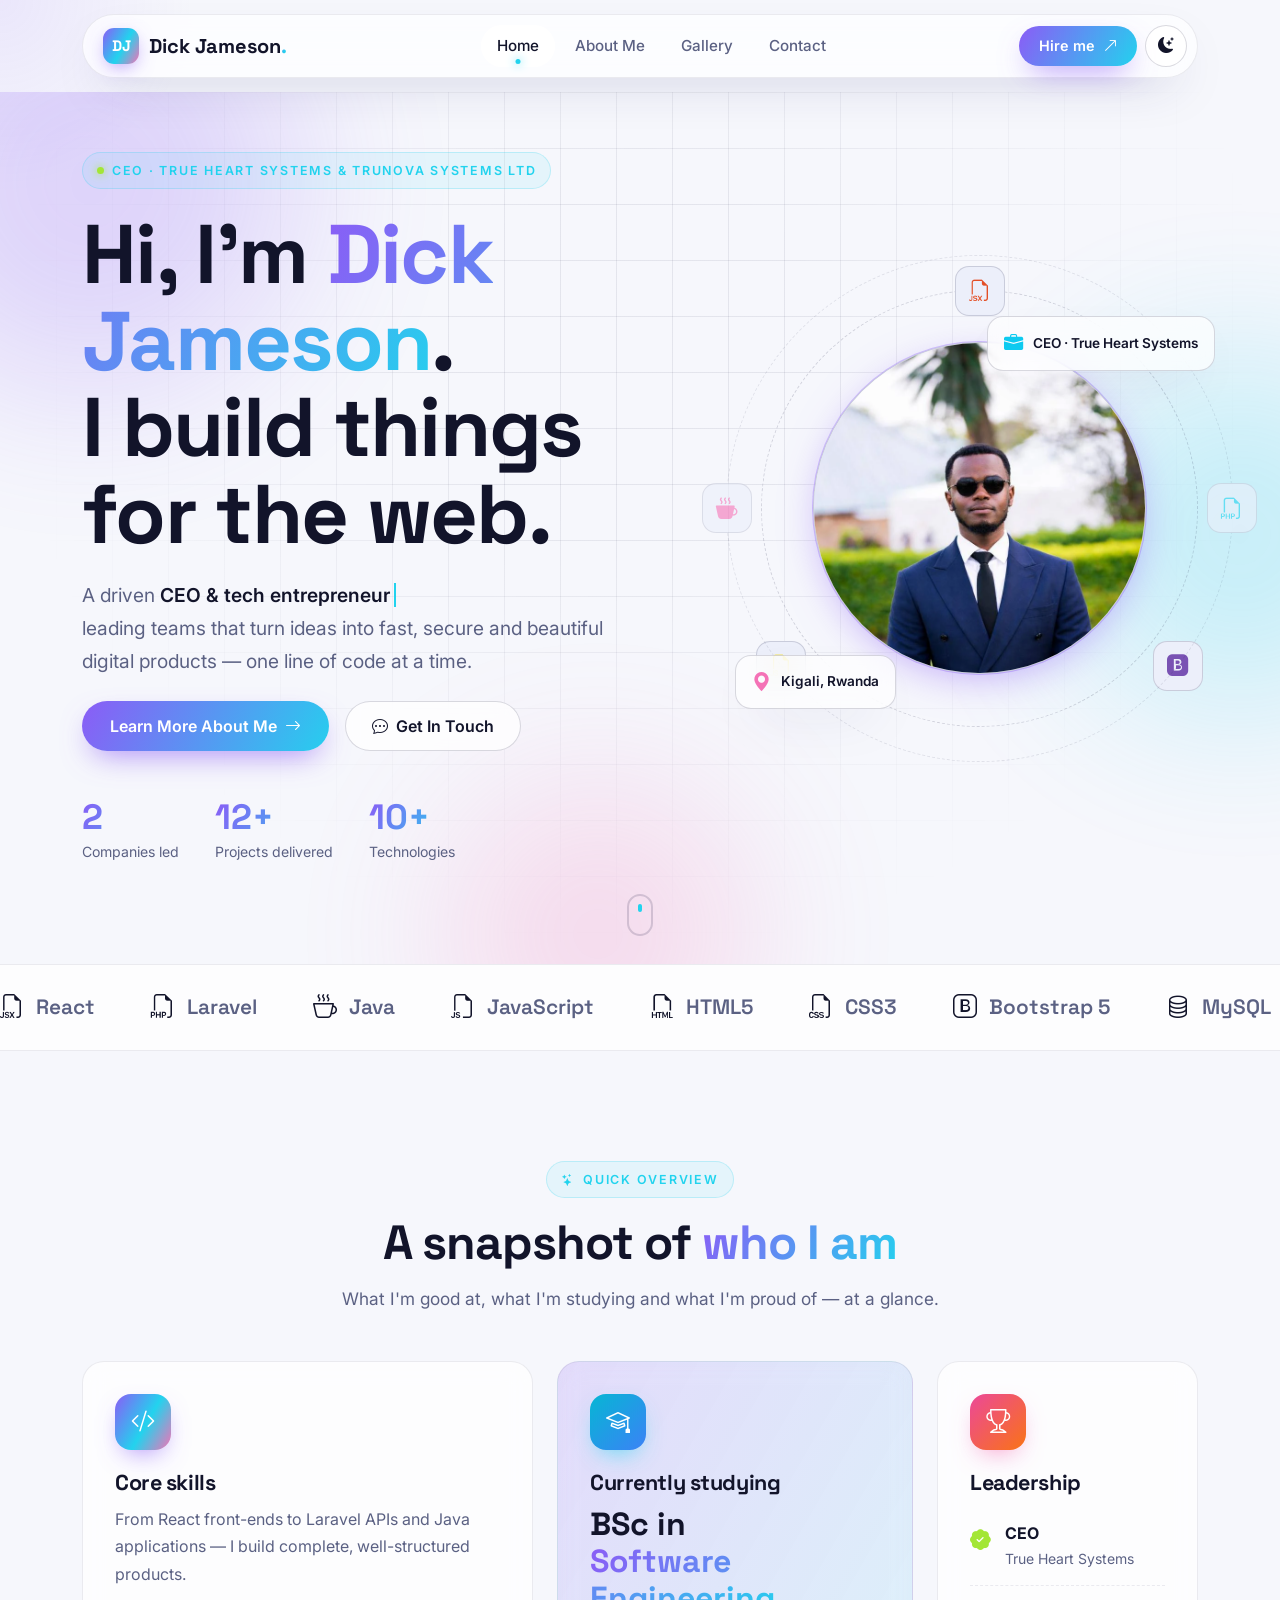
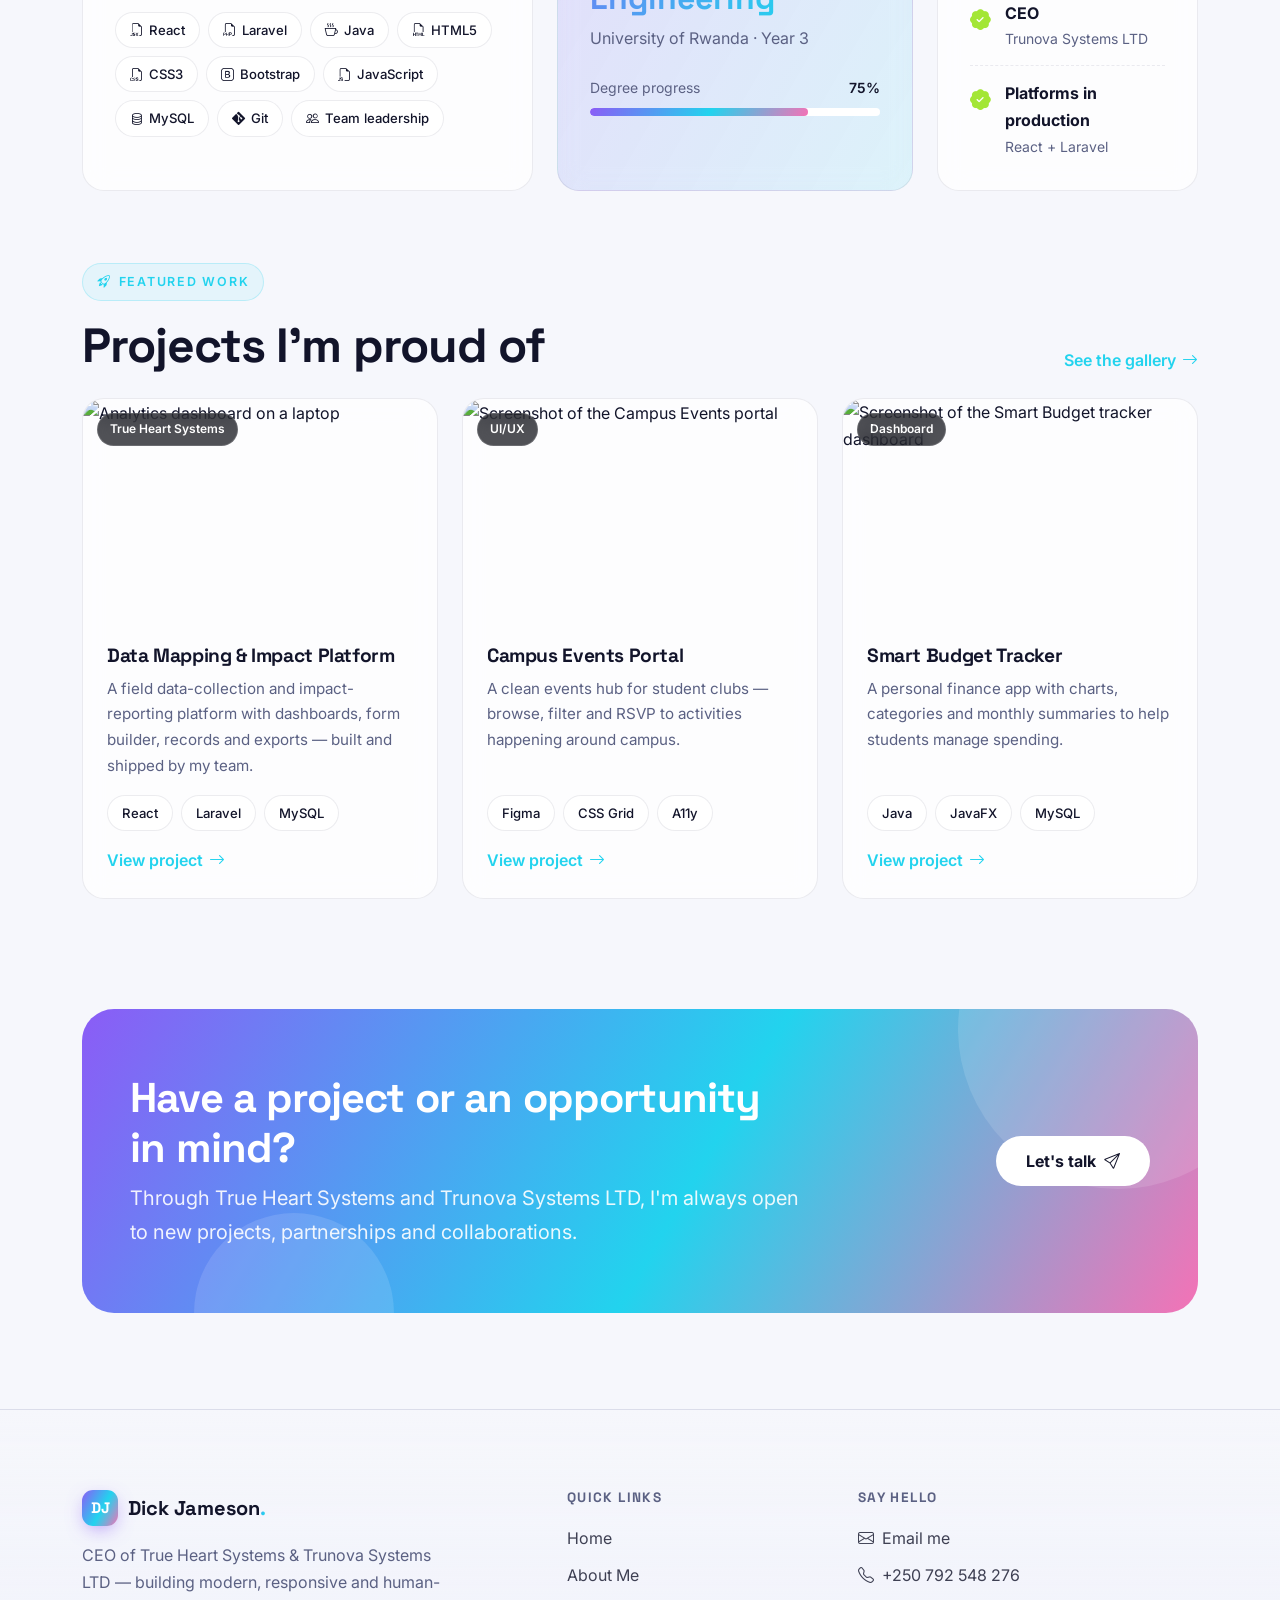
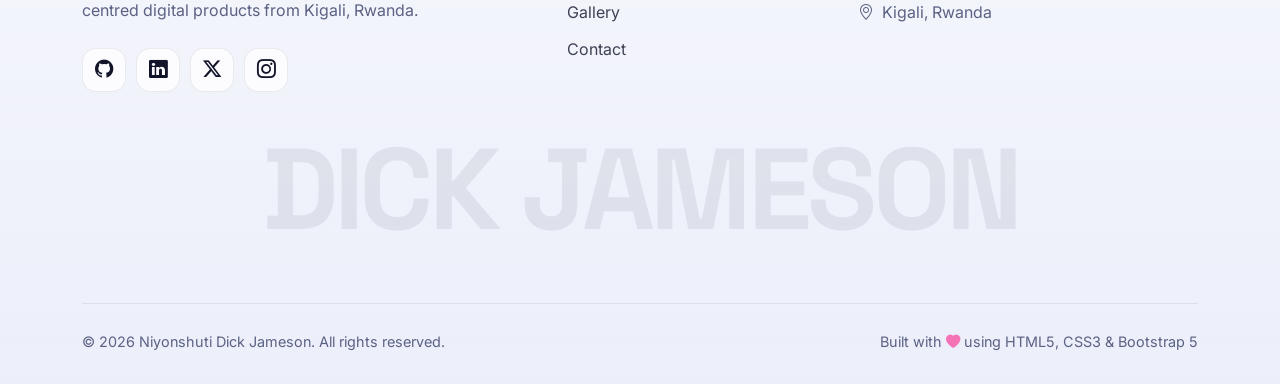
==== commit d5129ecb: "Personalise portfolio: real photo, name, CEO roles, React/Laravel/Java skills and contacts" ====
--- a/index.html
+++ b/index.html
@@ -3,8 +3,8 @@
 <head>
   <meta charset="UTF-8">
   <meta name="viewport" content="width=device-width, initial-scale=1">
-  <title>Dickson Niyonshuti — Portfolio</title>
-  <meta name="description" content="Personal portfolio of Dickson Niyonshuti — software engineering student, web developer and problem solver based in Kigali, Rwanda.">
+  <title>Niyonshuti Dick Jameson — Portfolio</title>
+  <meta name="description" content="Personal portfolio of Niyonshuti Dick Jameson — CEO of True Heart Systems and Trunova Systems LTD, full-stack developer (React, Laravel, Java) based in Kigali, Rwanda.">
   <meta name="theme-color" content="#07080f">
   <link rel="icon" href="assets/img/favicon.svg" type="image/svg+xml">
   <script>try{var t=localStorage.getItem("theme");if(t){document.documentElement.setAttribute("data-theme",t);document.documentElement.setAttribute("data-bs-theme",t);}}catch(e){}</script>
@@ -24,7 +24,7 @@
   <header class="nav-wrap">
     <div class="container">
       <nav class="navbar navbar-expand-lg navbar-glass" aria-label="Main navigation">
-        <a class="navbar-brand" href="index.html"><span class="brand-mark">DN</span><span>Dickson<span class="text-gradient">.</span></span></a>
+        <a class="navbar-brand" href="index.html"><span class="brand-mark">DJ</span><span>Dick Jameson<span class="text-gradient">.</span></span></a>
         <div class="d-flex align-items-center gap-2 order-lg-3">
           <button class="theme-toggle" type="button" aria-label="Toggle dark / light theme"><i class="bi bi-sun-fill"></i></button>
           <button class="navbar-toggler" type="button" data-bs-toggle="collapse" data-bs-target="#mainNav" aria-controls="mainNav" aria-expanded="false" aria-label="Toggle navigation"><i class="bi bi-list fs-4"></i></button>
@@ -52,32 +52,32 @@
       <div class="container position-relative" style="z-index:1">
         <div class="row align-items-center g-4 g-lg-5">
           <div class="col-lg-7">
-            <span class="eyebrow reveal"><span class="dot"></span>Available for internships &amp; collaborations</span>
-            <h1 class="hero-title reveal d-1">Hi, I'm <span class="text-gradient">Dickson</span>.<br>I build things for the web.</h1>
-            <p class="hero-sub reveal d-2">A passionate <span class="typed" data-words='["Software Engineering student","Front-end developer","UI/UX enthusiast","Problem solver"]'></span><br>turning ideas into fast, accessible and beautiful digital experiences — one line of code at a time.</p>
+            <span class="eyebrow reveal"><span class="dot"></span>CEO · True Heart Systems &amp; Trunova Systems LTD</span>
+            <h1 class="hero-title reveal d-1">Hi, I'm <span class="text-gradient">Dick Jameson</span>.<br>I build things for the web.</h1>
+            <p class="hero-sub reveal d-2">A driven <span class="typed" data-words='["CEO &amp; tech entrepreneur","Full-stack developer","React &amp; Laravel engineer","Java programmer","Software Engineering student"]'></span><br>leading teams that turn ideas into fast, secure and beautiful digital products — one line of code at a time.</p>
             <div class="d-flex flex-wrap gap-3 mt-4 cta-row reveal d-3">
               <a href="about.html" class="btn btn-grad">Learn More About Me <i class="bi bi-arrow-right ms-1"></i></a>
               <a href="contact.html" class="btn btn-ghost"><i class="bi bi-chat-dots me-2"></i>Get In Touch</a>
             </div>
             <div class="hero-stats reveal d-4">
-              <div><div class="num text-gradient" data-count="12" data-suffix="+">0</div><div class="lbl">Projects built</div></div>
-              <div><div class="num text-gradient" data-count="3" data-suffix="">0</div><div class="lbl">Years of study</div></div>
-              <div><div class="num text-gradient" data-count="8" data-suffix="+">0</div><div class="lbl">Technologies</div></div>
+              <div><div class="num text-gradient" data-count="2" data-suffix="">0</div><div class="lbl">Companies led</div></div>
+              <div><div class="num text-gradient" data-count="12" data-suffix="+">0</div><div class="lbl">Projects delivered</div></div>
+              <div><div class="num text-gradient" data-count="10" data-suffix="+">0</div><div class="lbl">Technologies</div></div>
             </div>
           </div>
           <div class="col-lg-5 reveal zoom d-2">
             <div class="hero-visual">
               <div class="orbit">
-                <span class="planet p1"><i class="bi bi-filetype-html"></i></span>
-                <span class="planet p2"><i class="bi bi-bootstrap-fill"></i></span>
-                <span class="planet p3"><i class="bi bi-filetype-js"></i></span>
+                <span class="planet p1" title="React"><i class="bi bi-filetype-jsx"></i></span>
+                <span class="planet p2" title="Bootstrap"><i class="bi bi-bootstrap-fill"></i></span>
+                <span class="planet p3" title="JavaScript"><i class="bi bi-filetype-js"></i></span>
               </div>
               <div class="orbit orbit-2">
-                <span class="planet p4"><i class="bi bi-filetype-css"></i></span>
-                <span class="planet p5"><i class="bi bi-github"></i></span>
-              </div>
-              <div class="hero-photo"><img src="assets/img/profile.svg" alt="Portrait of Dickson Niyonshuti"></div>
-              <div class="float-badge b1"><i class="bi bi-mortarboard-fill text-info"></i> BSc Software Eng.</div>
+                <span class="planet p4" title="Laravel / PHP"><i class="bi bi-filetype-php"></i></span>
+                <span class="planet p5" title="Java"><i class="bi bi-cup-hot-fill"></i></span>
+              </div>
+              <div class="hero-photo"><img src="assets/img/profile.webp" alt="Portrait of Niyonshuti Dick Jameson in a navy suit"></div>
+              <div class="float-badge b1"><i class="bi bi-briefcase-fill text-info"></i> CEO · True Heart Systems</div>
               <div class="float-badge b2"><i class="bi bi-geo-alt-fill" style="color:var(--pink)"></i> Kigali, Rwanda</div>
             </div>
           </div>
@@ -89,23 +89,25 @@
     <!-- ===== Tech marquee ===== -->
     <div class="marquee" aria-hidden="true">
       <div class="marquee-track">
+        <span class="marquee-item"><i class="bi bi-filetype-jsx"></i>React</span>
+        <span class="marquee-item"><i class="bi bi-filetype-php"></i>Laravel</span>
+        <span class="marquee-item"><i class="bi bi-cup-hot"></i>Java</span>
+        <span class="marquee-item"><i class="bi bi-filetype-js"></i>JavaScript</span>
         <span class="marquee-item"><i class="bi bi-filetype-html"></i>HTML5</span>
         <span class="marquee-item"><i class="bi bi-filetype-css"></i>CSS3</span>
         <span class="marquee-item"><i class="bi bi-bootstrap"></i>Bootstrap 5</span>
+        <span class="marquee-item"><i class="bi bi-database"></i>MySQL</span>
+        <span class="marquee-item"><i class="bi bi-git"></i>Git &amp; GitHub</span>
+        <!-- duplicated for a seamless loop -->
+        <span class="marquee-item"><i class="bi bi-filetype-jsx"></i>React</span>
+        <span class="marquee-item"><i class="bi bi-filetype-php"></i>Laravel</span>
+        <span class="marquee-item"><i class="bi bi-cup-hot"></i>Java</span>
         <span class="marquee-item"><i class="bi bi-filetype-js"></i>JavaScript</span>
-        <span class="marquee-item"><i class="bi bi-git"></i>Git &amp; GitHub</span>
-        <span class="marquee-item"><i class="bi bi-filetype-py"></i>Python</span>
-        <span class="marquee-item"><i class="bi bi-database"></i>SQL</span>
-        <span class="marquee-item"><i class="bi bi-palette"></i>Figma</span>
-        <!-- duplicated for a seamless loop -->
         <span class="marquee-item"><i class="bi bi-filetype-html"></i>HTML5</span>
         <span class="marquee-item"><i class="bi bi-filetype-css"></i>CSS3</span>
         <span class="marquee-item"><i class="bi bi-bootstrap"></i>Bootstrap 5</span>
-        <span class="marquee-item"><i class="bi bi-filetype-js"></i>JavaScript</span>
+        <span class="marquee-item"><i class="bi bi-database"></i>MySQL</span>
         <span class="marquee-item"><i class="bi bi-git"></i>Git &amp; GitHub</span>
-        <span class="marquee-item"><i class="bi bi-filetype-py"></i>Python</span>
-        <span class="marquee-item"><i class="bi bi-database"></i>SQL</span>
-        <span class="marquee-item"><i class="bi bi-palette"></i>Figma</span>
       </div>
     </div>
 
@@ -124,15 +126,18 @@
             <div class="glass glass-hover bento">
               <div class="icon-tile"><i class="bi bi-code-slash"></i></div>
               <h3>Core skills</h3>
-              <p>I craft responsive, accessible interfaces and love clean, well-structured code.</p>
+              <p>From React front-ends to Laravel APIs and Java applications — I build complete, well-structured products.</p>
               <div class="d-flex flex-wrap gap-2 mt-4">
+                <span class="chip"><i class="bi bi-filetype-jsx"></i>React</span>
+                <span class="chip"><i class="bi bi-filetype-php"></i>Laravel</span>
+                <span class="chip"><i class="bi bi-cup-hot"></i>Java</span>
                 <span class="chip"><i class="bi bi-filetype-html"></i>HTML5</span>
                 <span class="chip"><i class="bi bi-filetype-css"></i>CSS3</span>
                 <span class="chip"><i class="bi bi-bootstrap"></i>Bootstrap</span>
                 <span class="chip"><i class="bi bi-filetype-js"></i>JavaScript</span>
-                <span class="chip"><i class="bi bi-phone"></i>Responsive design</span>
+                <span class="chip"><i class="bi bi-database"></i>MySQL</span>
                 <span class="chip"><i class="bi bi-git"></i>Git</span>
-                <span class="chip"><i class="bi bi-universal-access"></i>Accessibility</span>
+                <span class="chip"><i class="bi bi-people"></i>Team leadership</span>
               </div>
             </div>
           </div>
@@ -151,10 +156,10 @@
           <div class="col-md-6 col-lg-3 reveal d-2">
             <div class="glass glass-hover bento">
               <div class="icon-tile pink"><i class="bi bi-trophy"></i></div>
-              <h3>Achievements</h3>
-              <div class="achv"><i class="bi bi-patch-check-fill"></i><div><strong>Dean's List</strong><div class="small text-muted-2">2024 – 2025</div></div></div>
-              <div class="achv"><i class="bi bi-patch-check-fill"></i><div><strong>Hackathon finalist</strong><div class="small text-muted-2">Kigali Innovation Week</div></div></div>
-              <div class="achv"><i class="bi bi-patch-check-fill"></i><div><strong>Google UX cert.</strong><div class="small text-muted-2">Coursera</div></div></div>
+              <h3>Leadership</h3>
+              <div class="achv"><i class="bi bi-patch-check-fill"></i><div><strong>CEO</strong><div class="small text-muted-2">True Heart Systems</div></div></div>
+              <div class="achv"><i class="bi bi-patch-check-fill"></i><div><strong>CEO</strong><div class="small text-muted-2">Trunova Systems LTD</div></div></div>
+              <div class="achv"><i class="bi bi-patch-check-fill"></i><div><strong>Platforms in production</strong><div class="small text-muted-2">React + Laravel</div></div></div>
             </div>
           </div>
         </div>
@@ -170,11 +175,11 @@
         <div class="row g-4">
           <div class="col-md-6 col-lg-4 reveal">
             <article class="glass glass-hover project-card">
-              <div class="project-thumb"><img src="https://images.unsplash.com/photo-1488459716781-31db52582fe9?auto=format&fit=crop&w=800&h=500&q=80" alt="Screenshot of the AgriLink marketplace app" loading="lazy"><span class="tag">Web App</span></div>
+              <div class="project-thumb"><img src="https://images.unsplash.com/photo-1460925895917-afdab827c52f?auto=format&fit=crop&w=800&h=500&q=80" alt="Analytics dashboard on a laptop" loading="lazy"><span class="tag">True Heart Systems</span></div>
               <div class="project-body">
-                <h4>AgriLink Marketplace</h4>
-                <p>A responsive marketplace connecting local farmers to buyers, with product listings, search and order tracking.</p>
-                <div class="d-flex flex-wrap gap-2 mb-3"><span class="chip">HTML</span><span class="chip">Bootstrap</span><span class="chip">JS</span></div>
+                <h4>Data Mapping &amp; Impact Platform</h4>
+                <p>A field data-collection and impact-reporting platform with dashboards, form builder, records and exports — built and shipped by my team.</p>
+                <div class="d-flex flex-wrap gap-2 mb-3"><span class="chip">React</span><span class="chip">Laravel</span><span class="chip">MySQL</span></div>
                 <a href="gallery.html" class="link-arrow">View project <i class="bi bi-arrow-right"></i></a>
               </div>
             </article>
@@ -195,8 +200,8 @@
               <div class="project-thumb"><img src="https://images.unsplash.com/photo-1551288049-bebda4e38f71?auto=format&fit=crop&w=800&h=500&q=80" alt="Screenshot of the Smart Budget tracker dashboard" loading="lazy"><span class="tag">Dashboard</span></div>
               <div class="project-body">
                 <h4>Smart Budget Tracker</h4>
-                <p>A personal finance dashboard with charts, categories and monthly summaries to help students manage spending.</p>
-                <div class="d-flex flex-wrap gap-2 mb-3"><span class="chip">JavaScript</span><span class="chip">Chart.js</span><span class="chip">LocalStorage</span></div>
+                <p>A personal finance app with charts, categories and monthly summaries to help students manage spending.</p>
+                <div class="d-flex flex-wrap gap-2 mb-3"><span class="chip">Java</span><span class="chip">JavaFX</span><span class="chip">MySQL</span></div>
                 <a href="gallery.html" class="link-arrow">View project <i class="bi bi-arrow-right"></i></a>
               </div>
             </article>
@@ -212,7 +217,7 @@
           <div class="row align-items-center g-4">
             <div class="col-lg-8">
               <h2>Have a project or an opportunity in mind?</h2>
-              <p class="mb-0 fs-5">I'm always open to internships, freelance work and exciting collaborations.</p>
+              <p class="mb-0 fs-5">Through True Heart Systems and Trunova Systems LTD, I'm always open to new projects, partnerships and collaborations.</p>
             </div>
             <div class="col-lg-4 text-lg-end">
               <a href="contact.html" class="btn btn-white">Let's talk <i class="bi bi-send ms-1"></i></a>
@@ -228,8 +233,8 @@
     <div class="container">
       <div class="row g-4 g-lg-5">
         <div class="col-lg-5">
-          <a class="navbar-brand mb-3" href="index.html"><span class="brand-mark">DN</span><span>Dickson<span class="text-gradient">.</span></span></a>
-          <p class="text-muted-2 mt-3" style="max-width:360px">Software Engineering student building modern, responsive and human-centred web experiences from Kigali, Rwanda.</p>
+          <a class="navbar-brand mb-3" href="index.html"><span class="brand-mark">DJ</span><span>Dick Jameson<span class="text-gradient">.</span></span></a>
+          <p class="text-muted-2 mt-3" style="max-width:360px">CEO of True Heart Systems &amp; Trunova Systems LTD — building modern, responsive and human-centred digital products from Kigali, Rwanda.</p>
           <div class="socials mt-4">
             <a class="social-btn" href="https://github.com/" target="_blank" rel="noopener" aria-label="GitHub"><i class="bi bi-github"></i></a>
             <a class="social-btn" href="https://www.linkedin.com/" target="_blank" rel="noopener" aria-label="LinkedIn"><i class="bi bi-linkedin"></i></a>
@@ -250,14 +255,14 @@
           <h6>Say hello</h6>
           <ul class="footer-links">
             <li><a href="mailto:dicksonniyonshuti58@gmail.com"><i class="bi bi-envelope me-2"></i>Email me</a></li>
-            <li><a href="tel:+250780000000"><i class="bi bi-telephone me-2"></i>+250 780 000 000</a></li>
+            <li><a href="tel:+250792548276"><i class="bi bi-telephone me-2"></i>+250 792 548 276</a></li>
             <li><span class="text-muted-2"><i class="bi bi-geo-alt me-2"></i>Kigali, Rwanda</span></li>
           </ul>
         </div>
       </div>
-      <div class="footer-big">DICKSON NIYONSHUTI</div>
+      <div class="footer-big">DICK JAMESON</div>
       <div class="footer-bottom d-flex flex-column flex-md-row justify-content-between gap-2">
-        <span>&copy; <span data-year>2026</span> Dickson Niyonshuti. All rights reserved.</span>
+        <span>&copy; <span data-year>2026</span> Niyonshuti Dick Jameson. All rights reserved.</span>
         <span>Built with <i class="bi bi-heart-fill" style="color:var(--pink)"></i> using HTML5, CSS3 &amp; Bootstrap 5</span>
       </div>
     </div>
--- a/assets/css/style.css
+++ b/assets/css/style.css
@@ -217,7 +217,7 @@
   border: 1px solid var(--border-strong); box-shadow: var(--glow);
   background: var(--bg-2);
 }
-.hero-photo img { width: 100%; height: 100%; object-fit: cover; }
+.hero-photo img { width: 100%; height: 100%; object-fit: cover; object-position: center 12%; }
 .orbit { position: absolute; inset: 0; border: 1px dashed var(--border-strong); border-radius: 50%; animation: spin 40s linear infinite; }
 .orbit-2 { inset: -8%; animation-duration: 60s; animation-direction: reverse; opacity: .6; }
 .orbit .planet {
@@ -335,7 +335,7 @@
 
 /* ---------- About ---------- */
 .profile-frame { position: relative; border-radius: 28px; padding: 10px; background: var(--grad); max-width: 420px; margin: 0 auto; }
-.profile-frame img { border-radius: 20px; width: 100%; aspect-ratio: 4/5; object-fit: cover; display: block; background: var(--bg-2); }
+.profile-frame img { border-radius: 20px; width: 100%; aspect-ratio: 4/5; object-fit: cover; object-position: center 20%; display: block; background: var(--bg-2); }
 .profile-frame .exp-badge {
   position: absolute; right: -18px; bottom: 34px; padding: 16px 20px; border-radius: 18px; text-align: center;
   background: var(--nav-bg); backdrop-filter: blur(14px); border: 1px solid var(--border-strong); box-shadow: var(--shadow);
@@ -532,6 +532,7 @@
   .hero-sub { margin-inline: auto; }
   .hero-stats { justify-content: center; gap: 28px; }
   .hero .cta-row { justify-content: center; }
+  .hero-visual { width: min(340px, 82%); margin-top: 48px; }
   .float-badge.b1 { right: 0; }
   .float-badge.b2 { left: 0; }
 }
